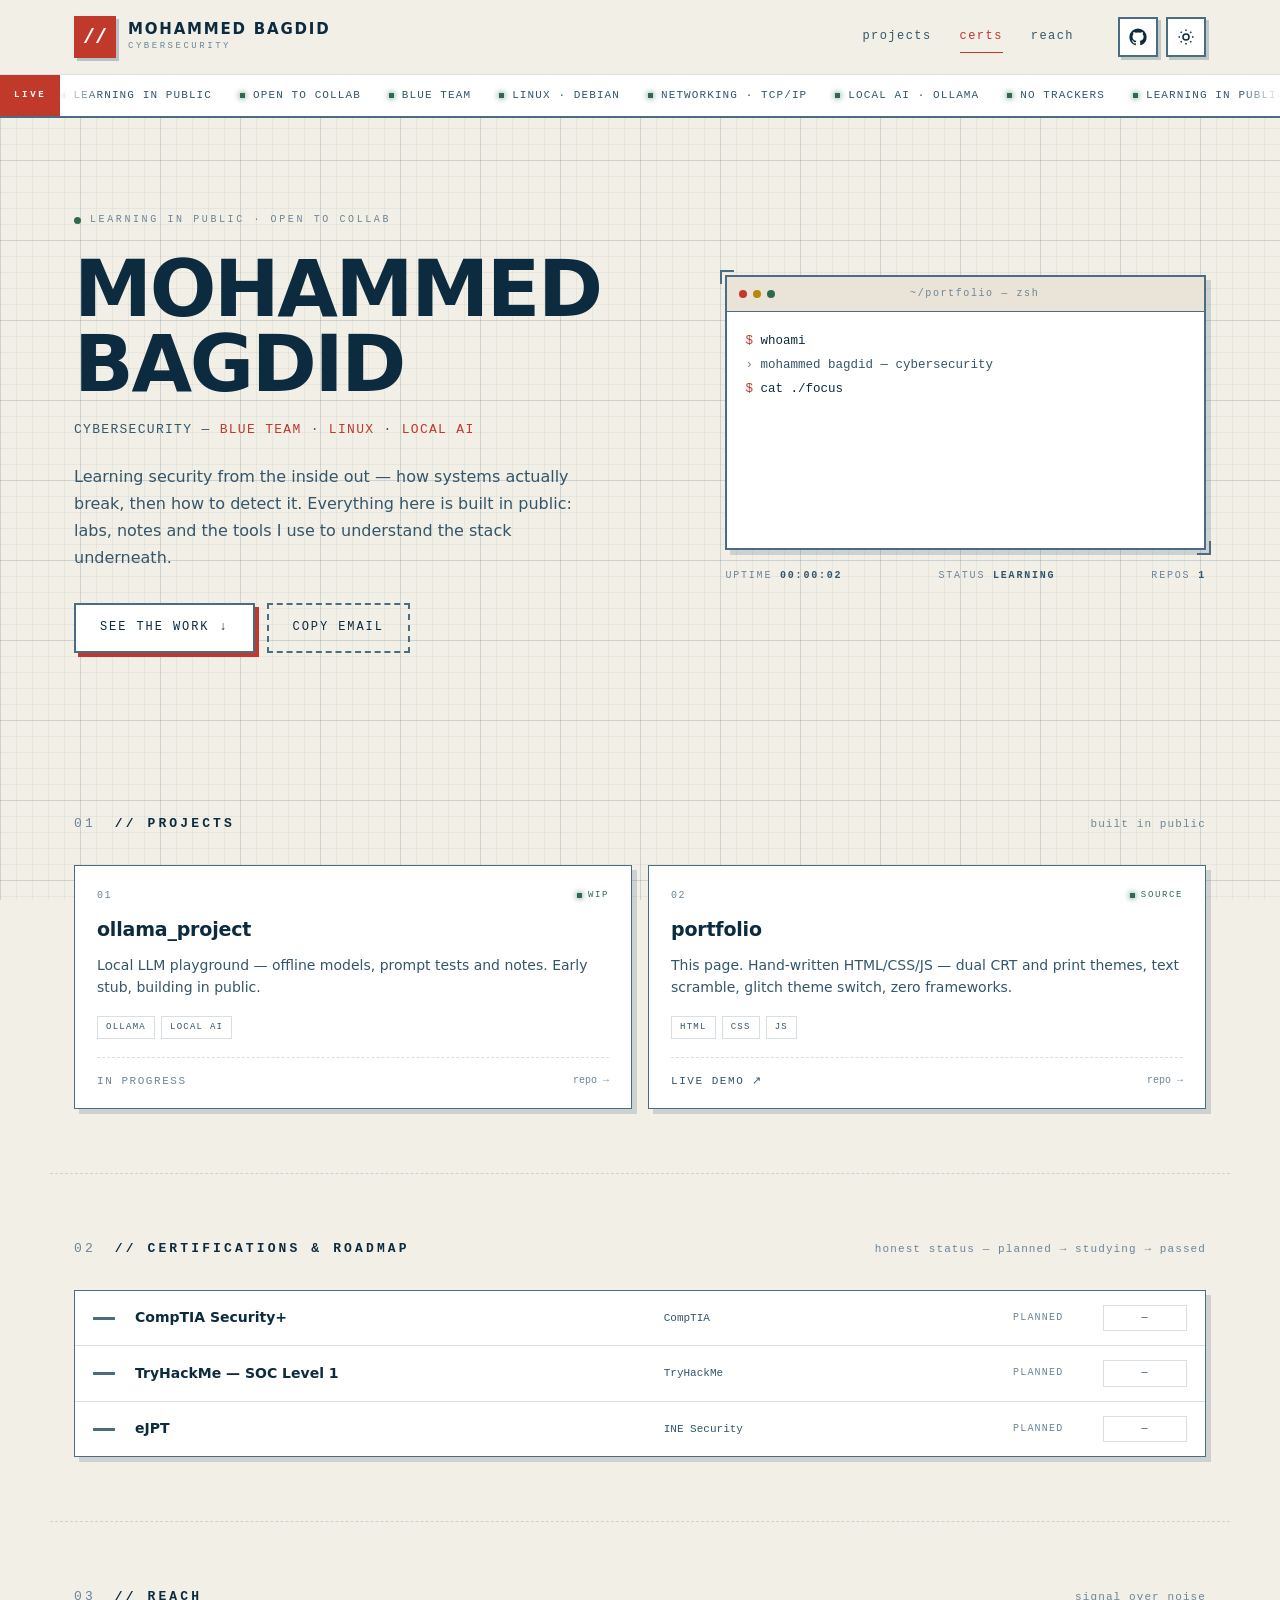
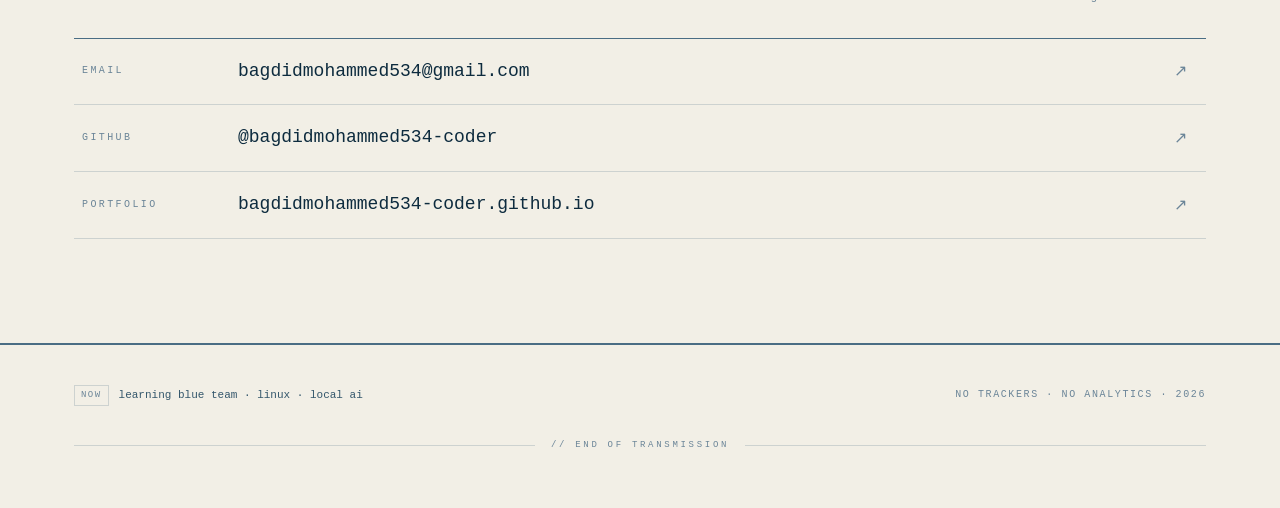
==== index.html @ 41157c9b "portfolio: dual-theme animated site, scramble text, glitch transition" ====
<!doctype html>
<html lang="en">
<head>
<meta charset="utf-8" />
<meta name="viewport" content="width=device-width,initial-scale=1,viewport-fit=cover" />
<title>Mohammed Bagdid — cybersecurity</title>
<meta name="description" content="Mohammed Bagdid — learning cybersecurity in public. Blue team, Linux, networking, self-hosted AI. Projects, lab notes and a certification roadmap." />
<link rel="stylesheet" href="./assets/style.css" />
<link rel="icon" href="data:image/svg+xml,<svg xmlns='http://www.w3.org/2000/svg' viewBox='0 0 32 32'><rect width='32' height='32' fill='%2305070a'/><text x='16' y='23' font-size='18' font-family='monospace' font-weight='700' fill='%23ff2d55' text-anchor='middle'>//</text></svg>" />
<script>document.documentElement.className += " js";</script>
</head>
<body>

<a class="skip" href="#main">skip to content</a>
<div id="glitch-overlay" aria-hidden="true"></div>

<!-- ============================= HEADER ============================= -->
<header class="site-head">
  <div class="wrap head-row">
    <a class="brand" href="./" aria-label="Home">
      <span class="brand__mark" aria-hidden="true">//</span>
      <span class="brand__txt">
        <b data-scramble>MOHAMMED BAGDID</b>
        <i>cybersecurity</i>
      </span>
    </a>

    <nav class="nav" aria-label="Sections">
      <a class="nav__link" href="#projects" data-scramble>projects</a>
      <a class="nav__link" href="#certs" data-scramble>certs</a>
      <a class="nav__link" href="#reach" data-scramble>reach</a>
    </nav>

    <div class="head-tools">
      <a class="btn-icon" href="https://github.com/bagdidmohammed534-coder" target="_blank" rel="noopener" aria-label="GitHub">
        <svg viewBox="0 0 24 24" fill="currentColor" aria-hidden="true"><path d="M12 .5A11.5 11.5 0 0 0 .5 12a11.5 11.5 0 0 0 7.86 10.92c.58.1.79-.25.79-.55v-1.94c-3.2.7-3.88-1.54-3.88-1.54-.53-1.34-1.29-1.7-1.29-1.7-1.05-.72.08-.7.08-.7 1.16.08 1.77 1.19 1.77 1.19 1.03 1.77 2.7 1.26 3.36.96.1-.75.4-1.26.73-1.55-2.55-.29-5.23-1.28-5.23-5.7 0-1.26.45-2.29 1.19-3.1-.12-.29-.52-1.46.11-3.05 0 0 .97-.31 3.18 1.18a11 11 0 0 1 5.8 0c2.2-1.49 3.17-1.18 3.17-1.18.63 1.59.23 2.76.12 3.05.74.81 1.18 1.84 1.18 3.1 0 4.43-2.69 5.4-5.25 5.69.41.36.78 1.06.78 2.14v3.17c0 .3.21.66.8.55A11.5 11.5 0 0 0 23.5 12 11.5 11.5 0 0 0 12 .5Z"/></svg>
      </a>
      <button id="theme-btn" class="btn-icon" type="button" aria-label="Toggle theme" title="Toggle day / night">
        <svg class="i-sun" viewBox="0 0 24 24" fill="none" stroke="currentColor" stroke-width="2" aria-hidden="true"><circle cx="12" cy="12" r="4"/><path d="M12 2v2M12 20v2M4.9 4.9l1.4 1.4M17.7 17.7l1.4 1.4M2 12h2M20 12h2M4.9 19.1l1.4-1.4M17.7 6.3l1.4-1.4"/></svg>
        <svg class="i-moon" viewBox="0 0 24 24" fill="none" stroke="currentColor" stroke-width="2" aria-hidden="true"><path d="M21 12.8A9 9 0 1 1 11.2 3a7 7 0 0 0 9.8 9.8Z"/></svg>
      </button>
    </div>
  </div>

  <!-- ticker -->
  <div class="ticker" aria-hidden="true">
    <span class="ticker__label">LIVE</span>
    <div class="ticker__viewport"><div class="ticker__track" id="ticker-track"></div></div>
  </div>
</header>

<!-- ============================= HERO ============================= -->
<main id="main">
  <section class="wrap hero" aria-labelledby="hero-title">
    <div class="hero__left">
      <p class="eyebrow"><span class="dot" aria-hidden="true"></span> learning in public · open to collab</p>
      <h1 id="hero-title" class="hero__name">MOHAMMED BAGDID</h1>
      <p class="hero__role">cybersecurity — <span class="accent">blue team</span> · <span class="accent">linux</span> · <span class="accent">local ai</span></p>
      <p class="hero__lede">
        Learning security from the inside out — how systems actually break, then
        how to detect it. Everything here is built in public: labs, notes and the
        tools I use to understand the stack underneath.
      </p>
      <div class="hero__cta">
        <a class="btn" href="#projects">see the work <span aria-hidden="true">↓</span></a>
        <button class="btn btn--ghost" id="copy-mail" type="button" data-copy="bagdidmohammed534@gmail.com">copy email</button>
      </div>
    </div>

    <div class="hero__right">
      <div class="term" role="img" aria-label="Terminal window showing profile summary">
        <div class="term__bar">
          <span class="term__dots" aria-hidden="true"><i></i><i></i><i></i></span>
          <span class="term__title">~/portfolio — zsh</span>
        </div>
        <div class="term__body" id="term-body"></div>
      </div>
      <div class="term-meta">
        <span>uptime <b id="uptime">00:00:00</b></span>
        <span>status <b>learning</b></span>
        <span>repos <b>1</b></span>
      </div>
    </div>
  </section>

  <!-- ============================= PROJECTS ============================= -->
  <section class="wrap section" id="projects" aria-labelledby="projects-title">
    <div class="sec-head">
      <h2 id="projects-title" class="sec-title"><span class="sec-num">01</span> // projects</h2>
      <p class="sec-sub">built in public</p>
    </div>
    <div class="cards" id="project-list"></div>
  </section>

  <!-- ============================= CERTS ============================= -->
  <section class="wrap section" id="certs" aria-labelledby="certs-title">
    <div class="sec-head">
      <h2 id="certs-title" class="sec-title"><span class="sec-num">02</span> // certifications &amp; roadmap</h2>
      <p class="sec-sub">honest status — planned → studying → passed</p>
    </div>
    <ul class="certs" id="cert-list"></ul>
  </section>

  <!-- ============================= REACH ============================= -->
  <section class="wrap section" id="reach" aria-labelledby="reach-title">
    <div class="sec-head">
      <h2 id="reach-title" class="sec-title"><span class="sec-num">03</span> // reach</h2>
      <p class="sec-sub">signal over noise</p>
    </div>
    <div class="reach">
      <a class="reach__row" href="mailto:bagdidmohammed534@gmail.com" data-scramble>
        <span class="reach__k">email</span><span class="reach__v">bagdidmohammed534@gmail.com</span><span class="arrow" aria-hidden="true">↗</span>
      </a>
      <a class="reach__row" href="https://github.com/bagdidmohammed534-coder" target="_blank" rel="noopener" data-scramble>
        <span class="reach__k">github</span><span class="reach__v">@bagdidmohammed534-coder</span><span class="arrow" aria-hidden="true">↗</span>
      </a>
      <a class="reach__row" href="https://bagdidmohammed534-coder.github.io" target="_blank" rel="noopener" data-scramble>
        <span class="reach__k">portfolio</span><span class="reach__v">bagdidmohammed534-coder.github.io</span><span class="arrow" aria-hidden="true">↗</span>
      </a>
    </div>
  </section>
</main>

<!-- ============================= FOOTER ============================= -->
<footer class="site-foot">
  <div class="wrap foot-row">
    <div class="foot__pgp">
      <span class="foot__k">NOW</span>
      <code>learning blue team · linux · local ai</code>
    </div>
    <p class="foot__note">no trackers · no analytics · <span id="year">2026</span></p>
  </div>
  <div class="wrap foot-rule" aria-hidden="true">
    <span></span><b>// END OF TRANSMISSION</b><span></span>
  </div>
</footer>

<div id="toast" role="status" aria-live="polite"></div>

<script src="./assets/app.js" defer></script>
</body>
</html>
---- assets/style.css ----
/* =========================================================================
   Mohammed Bagdid — portfolio
   Two themes, one codebase:  print / blueprint  ⇄  CRT terminal
   Everything animates with CSS keyframes + ~4 small JS engines.
   ========================================================================= */

/* ---------------------------------------------------------------- tokens */
:root {
  color-scheme: light;

  --bg:        #f2efe6;
  --bg-2:      #e9e4d7;
  --card:      #ffffff;
  --ink:       #0d2b3e;
  --ink-2:     #33566b;   /* 5.6:1 on --bg  */
  --ink-3:     #6b8598;   /* decorative / large only */
  --line:      #4a6d84;
  --line-soft: rgba(74, 109, 132, .22);
  --grid:      rgba(74, 109, 132, .16);
  --grid-2:    rgba(74, 109, 132, .07);

  --accent:    #c0392b;   /* warning / print red */
  --cy:        #1f7a8c;   /* interaction teal   */
  --ok:        #2d6a4f;
  --gold:      #b8860b;

  --shadow:    5px 5px 0 rgba(74, 109, 132, .22);

  --font-sans: ui-sans-serif, system-ui, -apple-system, "Segoe UI", Roboto, Helvetica, Arial, sans-serif;
  --font-mono: ui-monospace, SFMono-Regular, "SF Mono", Menlo, Consolas, "Liberation Mono", monospace;

  --t-fast:    .14s;
  --t-mid:     .28s;
  --ease:      cubic-bezier(.4, .05, .2, 1);
  --radius:    0px;

  --wrap:      1180px;
}

html.dark {
  color-scheme: dark;

  --bg:        #05070a;
  --bg-2:      #0a0d12;
  --card:      #0a0d12;
  --ink:       #dfe8f0;
  --ink-2:     #9fb3c2;   /* 8.3:1  */
  --ink-3:     #6e8290;   /* 4.6:1  */
  --line:      #1b2a36;
  --line-soft: rgba(255, 255, 255, .08);
  --grid:      rgba(0, 229, 255, .07);
  --grid-2:    rgba(0, 229, 255, .03);

  --accent:    #ff2d55;
  --cy:        #00e5ff;
  --ok:        #00ff9c;
  --gold:      #f5c242;

  --shadow:    none;
}

/* ------------------------------------------------------------------ reset */
*, *::before, *::after { box-sizing: border-box; }

html { -webkit-text-size-adjust: 100%; scroll-behavior: smooth; }
@media (prefers-reduced-motion: reduce) { html { scroll-behavior: auto; } }

body {
  margin: 0;
  min-height: 100vh;
  background: var(--bg);
  color: var(--ink);
  font-family: var(--font-sans);
  font-size: 16px;
  line-height: 1.65;
  overflow-x: hidden;
  -webkit-font-smoothing: antialiased;
}
html.dark body { font-family: var(--font-mono); font-size: 15px; }

h1, h2, h3, p, ul, figure { margin: 0; }
ul { padding: 0; list-style: none; }
a { color: inherit; text-decoration: none; }
button { font: inherit; color: inherit; background: none; border: 0; cursor: pointer; }
img, svg { display: block; max-width: 100%; }
code, kbd { font-family: var(--font-mono); }

::selection { background: var(--accent); color: #fff; }
html.dark ::selection { background: var(--cy); color: #000; }

:focus-visible {
  outline: 2px solid var(--accent);
  outline-offset: 3px;
}
html.dark :focus-visible { outline-color: var(--cy); }

::-webkit-scrollbar { width: 10px; height: 10px; }
::-webkit-scrollbar-track { background: var(--bg); }
::-webkit-scrollbar-thumb {
  background: var(--line-soft);
  border: 2px solid var(--bg);
  border-radius: 8px;
}
::-webkit-scrollbar-thumb:hover { background: var(--accent); }

.skip {
  position: absolute; left: 16px; top: -100px; z-index: 100;
  padding: 10px 16px; background: var(--accent); color: #fff;
  font-family: var(--font-mono); font-size: 12px;
  transition: top var(--t-fast);
}
.skip:focus { top: 16px; }

/* ------------------------------------------------------- ground texture */
body::before {
  content: "";
  position: fixed; inset: 0; z-index: 0; pointer-events: none;
  background-image:
    linear-gradient(var(--grid) 1px, transparent 1px),
    linear-gradient(90deg, var(--grid) 1px, transparent 1px),
    linear-gradient(var(--grid-2) 1px, transparent 1px),
    linear-gradient(90deg, var(--grid-2) 1px, transparent 1px);
  background-size: 80px 80px, 80px 80px, 16px 16px, 16px 16px;
}
html.dark body::before {
  background-image: repeating-linear-gradient(
    to bottom,
    rgba(255, 255, 255, .028) 0,
    rgba(255, 255, 255, .028) 1px,
    transparent 1px,
    transparent 3px
  );
  background-size: auto;
}
html.dark body::after {
  content: "";
  position: fixed; inset: 0; z-index: 0; pointer-events: none;
  background: radial-gradient(ellipse at 50% 40%, transparent 55%, rgba(0, 0, 0, .62) 100%);
}

.site-head, main, .site-foot { position: relative; z-index: 1; }

/* ------------------------------------------------------------- utilities */
.wrap {
  width: 100%;
  max-width: var(--wrap);
  margin-inline: auto;
  padding-inline: 24px;
}
.accent { color: var(--accent); }
.mono { font-family: var(--font-mono); }

/* ---------------------------------------------------------------- header */
.site-head {
  border-bottom: 2px solid var(--line);
  background: var(--bg);
}
html.dark .site-head { background: transparent; border-color: var(--line); }

.head-row {
  display: flex; align-items: center; gap: 24px;
  padding-block: 16px;
}

.brand { display: flex; align-items: center; gap: 12px; }
.brand__mark {
  width: 42px; height: 42px; flex: 0 0 auto;
  display: grid; place-items: center;
  background: var(--accent); color: #fff;
  font-family: var(--font-mono); font-weight: 700; font-size: 20px;
  box-shadow: 3px 3px 0 rgba(74, 109, 132, .35);
  transition: box-shadow var(--t-fast), transform var(--t-fast);
}
.brand:hover .brand__mark { transform: translate(1px, 1px); box-shadow: 2px 2px 0 var(--line); }
html.dark .brand__mark {
  box-shadow: none;
  transition: box-shadow var(--t-fast);
}
html.dark .brand:hover .brand__mark {
  transform: none;
  box-shadow: 0 0 16px color-mix(in srgb, var(--accent) 60%, transparent);
}
.brand__txt { display: flex; flex-direction: column; line-height: 1.05; }
.brand__txt b {
  font-size: 15px; font-weight: 700; letter-spacing: .12em; text-transform: uppercase;
}
.brand__txt i {
  font-style: normal; font-size: 9px; letter-spacing: .28em; text-transform: uppercase;
  color: var(--ink-3); font-family: var(--font-mono); margin-top: 4px;
}

.nav { display: flex; gap: 4px; margin-left: auto; }
.nav__link {
  position: relative;
  padding: 8px 12px;
  font-family: var(--font-mono);
  font-size: 12px; letter-spacing: .12em;
  color: var(--ink-2);
  transition: color var(--t-fast);
}
.nav__link::after {
  content: "";
  position: absolute; left: 12px; right: 12px; bottom: 2px; height: 1px;
  background: currentColor;
  transform: scaleX(0); transform-origin: left;
  transition: transform var(--t-mid) var(--ease);
}
.nav__link:hover { color: var(--accent); }
.nav__link.is-active { color: var(--accent); }
.nav__link.is-active::after { transform: scaleX(1); }
.nav__link:hover::after { transform: scaleX(1); }
html.dark .nav__link:hover { color: var(--cy); }
html.dark .nav__link.is-active { color: var(--cy); }
html.dark .nav__link:hover::after {
  background-image: repeating-linear-gradient(90deg, var(--cy) 0 3px, transparent 3px 8px);
}

.head-tools { display: flex; gap: 8px; margin-left: 8px; }

.btn-icon {
  width: 40px; height: 40px;
  display: grid; place-items: center;
  border: 2px solid var(--line);
  background: var(--card);
  color: var(--ink);
  box-shadow: 3px 3px 0 rgba(74, 109, 132, .3);
  transition: transform var(--t-fast), box-shadow var(--t-fast), color var(--t-fast), border-color var(--t-fast);
}
.btn-icon svg { width: 18px; height: 18px; }
.btn-icon:hover {
  transform: translate(1px, 1px);
  box-shadow: 2px 2px 0 var(--accent);
  color: var(--accent);
  border-color: var(--accent);
}
html.dark .btn-icon {
  background: var(--bg-2); border-color: var(--line); box-shadow: none;
}
html.dark .btn-icon:hover {
  transform: none;
  box-shadow: 0 0 16px color-mix(in srgb, var(--cy) 45%, transparent);
  color: var(--cy); border-color: var(--cy);
}

/* sun / moon swap */
.i-moon { display: none; }
html.dark .i-sun { display: none; }
html.dark .i-moon { display: block; }

/* ---------------------------------------------------------------- ticker */
.ticker {
  display: flex; align-items: stretch;
  height: 42px;
  border-top: 1px solid var(--line-soft);
  background: var(--card);
  overflow: hidden;
}
html.dark .ticker { background: var(--bg-2); }

.ticker__label {
  flex: 0 0 auto;
  display: grid; place-items: center;
  padding-inline: 14px;
  background: var(--accent); color: #fff;
  font-family: var(--font-mono); font-size: 9px; font-weight: 700;
  letter-spacing: .3em;
}
.ticker__viewport {
  flex: 1 1 auto; overflow: hidden;
  display: flex; align-items: center;
  mask-image: linear-gradient(90deg, transparent, #000 40px, #000 calc(100% - 40px), transparent);
  -webkit-mask-image: linear-gradient(90deg, transparent, #000 40px, #000 calc(100% - 40px), transparent);
}
.ticker__track {
  display: flex; align-items: center;
  width: max-content;
  animation: ticker 42s linear infinite;
}
.ticker:hover .ticker__track { animation-play-state: paused; }

@keyframes ticker { from { transform: translateX(0) } to { transform: translateX(-50%) } }

.ticker__item {
  display: inline-flex; align-items: center; gap: 8px;
  margin-right: 28px;              /* margin, not flex gap: keeps the two halves identical for a clean -50% seam */
  font-family: var(--font-mono); font-size: 11px;
  letter-spacing: .1em; text-transform: uppercase;
  color: var(--ink-2);
  white-space: nowrap;
}
.ticker__item b { color: var(--ink); font-weight: 600; }
.ticker__item::before {
  content: ""; width: 5px; height: 5px; flex: 0 0 auto;
  background: var(--ok);
  box-shadow: 0 0 6px var(--ok);
}

/* ------------------------------------------------------------------ hero */
.hero {
  display: grid;
  grid-template-columns: minmax(0, 1.1fr) minmax(0, .9fr);
  gap: 64px;
  align-items: center;
  padding-block: 88px 96px;
}

.eyebrow {
  display: inline-flex; align-items: center; gap: 9px;
  font-family: var(--font-mono); font-size: 10px;
  letter-spacing: .26em; text-transform: uppercase;
  color: var(--ink-3);
  margin-bottom: 22px;
}
.dot {
  width: 7px; height: 7px; border-radius: 50%;
  background: var(--ok);
  animation: ping 2s ease-out infinite;
}
@keyframes ping {
  0%   { box-shadow: 0 0 0 0 color-mix(in srgb, var(--ok) 65%, transparent); }
  70%  { box-shadow: 0 0 0 9px transparent; }
  100% { box-shadow: 0 0 0 0 transparent; }
}

.hero__name {
  font-size: clamp(2.7rem, 6.4vw, 4.9rem);
  line-height: .96;
  letter-spacing: -.03em;
  font-weight: 800;
  margin-bottom: 18px;
  animation: name-idle 7.5s steps(1, end) infinite;
}
html.dark .hero__name { font-family: var(--font-mono); letter-spacing: -.01em; }

/* the cheap, compositor-friendly RGB split — text-shadow only */
@keyframes name-idle {
  0%, 91%, 100% { text-shadow: none; transform: none; }
  92% { text-shadow: -5px 0 var(--cy), 5px 0 var(--accent); transform: translateX(1px); }
  93% { text-shadow: 4px 0 var(--cy), -4px 0 var(--accent); transform: translateX(-1px); }
  94% { text-shadow: -2px 1px var(--cy), 2px -1px var(--accent); transform: none; }
  95%, 99% { text-shadow: none; }
}

.hero__role {
  font-family: var(--font-mono);
  font-size: 13px; letter-spacing: .1em; text-transform: uppercase;
  color: var(--ink-2);
  margin-bottom: 22px;
}
.hero__lede {
  max-width: 52ch;
  color: var(--ink-2);
  font-size: 16px;
  line-height: 1.7;
}
html.dark .hero__lede { font-size: 14px; }

.hero__cta { display: flex; flex-wrap: wrap; gap: 12px; margin-top: 32px; }

.btn {
  display: inline-flex; align-items: center; gap: 10px;
  padding: 13px 24px;
  border: 2px solid var(--line);
  background: var(--card);
  color: var(--ink);
  font-family: var(--font-mono); font-size: 12px;
  letter-spacing: .16em; text-transform: uppercase;
  box-shadow: 4px 4px 0 var(--accent);
  transition: transform var(--t-fast), box-shadow var(--t-fast), color var(--t-fast), border-color var(--t-fast);
}
.btn:hover {
  transform: translate(2px, 2px);
  box-shadow: 2px 2px 0 var(--accent);
  color: var(--accent);
  border-color: var(--accent);
}
.btn--ghost {
  background: transparent;
  box-shadow: none;
  border-style: dashed;
}
.btn--ghost:hover { transform: none; border-style: solid; }
html.dark .btn { box-shadow: 4px 4px 0 var(--cy); }
html.dark .btn:hover {
  box-shadow: 2px 2px 0 var(--cy); color: var(--cy); border-color: var(--cy);
}
html.dark .btn--ghost { box-shadow: none; }

/* -------------------------------------------------------------- terminal */
.term {
  position: relative;
  border: 2px solid var(--line);
  background: var(--card);
  box-shadow: var(--shadow);
}
.term::before,
.term::after {
  content: "";
  position: absolute;
  width: 14px; height: 14px;
  border: 2px solid var(--line);
  pointer-events: none;
}
.term::before { top: -7px; left: -7px; border-right: 0; border-bottom: 0; }
.term::after { bottom: -7px; right: -7px; border-left: 0; border-top: 0; }
html.dark .term { box-shadow: none; }
html.dark .term::before,
html.dark .term::after { display: none; }

.term__bar {
  display: flex; align-items: center; gap: 8px;
  padding: 9px 12px;
  border-bottom: 1px solid var(--line);
  background: var(--bg-2);
}
.term__dots { display: flex; gap: 6px; }
.term__dots i { width: 8px; height: 8px; border-radius: 50%; background: var(--line); }
.term__dots i:nth-child(1) { background: var(--accent); }
.term__dots i:nth-child(2) { background: var(--gold); }
.term__dots i:nth-child(3) { background: var(--ok); }
.term__title {
  flex: 1; text-align: center;
  font-family: var(--font-mono); font-size: 10px;
  letter-spacing: .16em; color: var(--ink-3);
  margin-right: 26px;
}
.term__body {
  padding: 18px 18px 22px;
  min-height: 236px;
  font-family: var(--font-mono);
  font-size: 12.5px;
  line-height: 1.9;
  color: var(--ink-2);
  overflow-x: auto;
}
.term__line { white-space: pre; }
.term__p { color: var(--accent); }
html.dark .term__p { color: var(--accent); }
.term__cmd { color: var(--ink); }
.term__out { color: var(--ink-2); }
.term__ok { color: var(--ok); }
.term__dim { color: var(--ink-3); }
.caret {
  display: inline-block;
  width: 7px; height: 13px;
  margin-left: 2px;
  background: var(--accent);
  vertical-align: -2px;
  animation: blink 1.05s steps(1, end) infinite;
}
html.dark .caret { background: var(--cy); }
@keyframes blink { 0%, 49% { opacity: 1 } 50%, 100% { opacity: 0 } }

.term-meta {
  display: flex; justify-content: space-between;
  margin-top: 18px;
  font-family: var(--font-mono); font-size: 10px;
  letter-spacing: .18em; text-transform: uppercase;
  color: var(--ink-3);
}
.term-meta b { color: var(--ink-2); font-weight: 600; }

/* --------------------------------------------------------------- section */
.section { padding-block: 64px; }
.section + .section { border-top: 1px dashed var(--line-soft); }

.sec-head {
  display: flex; align-items: baseline; gap: 16px;
  flex-wrap: wrap;
  margin-bottom: 30px;
}
.sec-title {
  font-family: var(--font-mono);
  font-size: 13px; font-weight: 700;
  letter-spacing: .24em; text-transform: uppercase;
  color: var(--ink);
}
.sec-num {
  color: var(--ink-3);
  margin-right: 8px;
  font-weight: 400;
}
.sec-sub {
  font-family: var(--font-mono);
  font-size: 11px; letter-spacing: .1em;
  color: var(--ink-3);
  margin-left: auto;
}

/* ----------------------------------------------------------------- cards */
.cards {
  display: grid;
  grid-template-columns: repeat(auto-fit, minmax(320px, 1fr));
  gap: 16px;
}

.card {
  position: relative;
  display: flex; flex-direction: column;
  padding: 22px 22px 18px;
  border: 1px solid var(--line);
  background: var(--card);
  box-shadow: var(--shadow);
  overflow: hidden;
  transition: transform var(--t-fast), box-shadow var(--t-fast), border-color var(--t-fast);
}
.card:hover {
  transform: translate(-2px, -2px);
  box-shadow: 6px 6px 0 rgba(74, 109, 132, .3);
  border-color: var(--ink-2);
}
html.dark .card { box-shadow: none; }
html.dark .card:hover {
  transform: none;
  box-shadow: 0 0 0 1px var(--cy), 0 0 26px color-mix(in srgb, var(--cy) 18%, transparent);
  border-color: var(--cy);
}

/* single hover flourish: a scan bar sweeping down the card */
.card::after {
  content: "";
  position: absolute; left: 0; right: 0; top: 0; height: 2px;
  background: var(--accent);
  box-shadow: 0 0 12px 1px color-mix(in srgb, var(--accent) 60%, transparent);
  opacity: 0;
  pointer-events: none;
}
html.dark .card::after { background: var(--cy); box-shadow: 0 0 12px 1px color-mix(in srgb, var(--cy) 60%, transparent); }
.card:hover::after { animation: scan .7s var(--ease); }
@keyframes scan {
  0%   { top: 0;    opacity: 0; }
  12%  { opacity: 1; }
  85%  { opacity: 1; }
  100% { top: 100%; opacity: 0; }
}

.card__top {
  display: flex; align-items: baseline; gap: 10px;
  margin-bottom: 10px;
}
.card__idx {
  font-family: var(--font-mono); font-size: 10px;
  letter-spacing: .14em; color: var(--ink-3);
}
.card__state {
  margin-left: auto;
  display: inline-flex; align-items: center; gap: 6px;
  font-family: var(--font-mono); font-size: 9px;
  letter-spacing: .18em; text-transform: uppercase;
  color: var(--ok);
}
.card__state::before {
  content: ""; width: 5px; height: 5px;
  background: currentColor; box-shadow: 0 0 6px currentColor;
}
.card__name {
  font-size: 19px; font-weight: 700; letter-spacing: -.01em;
  margin-bottom: 8px;
  transition: color var(--t-fast);
}
html.dark .card__name { font-family: var(--font-mono); font-size: 17px; }
.card:hover .card__name { color: var(--accent); }
html.dark .card:hover .card__name { color: var(--cy); }

.card__desc {
  font-size: 14px; line-height: 1.6; color: var(--ink-2);
  margin-bottom: 18px;
}
html.dark .card__desc { font-size: 12.5px; }

.card__tags { display: flex; flex-wrap: wrap; gap: 6px; margin-bottom: 18px; }
.tag {
  padding: 3px 8px;
  border: 1px solid var(--line-soft);
  font-family: var(--font-mono); font-size: 9px;
  letter-spacing: .14em; text-transform: uppercase;
  color: var(--ink-2);
  transition: border-color var(--t-fast), color var(--t-fast);
}
.card:hover .tag { border-color: color-mix(in srgb, var(--accent) 40%, transparent); }
html.dark .card:hover .tag { border-color: color-mix(in srgb, var(--cy) 40%, transparent); }

.card__foot {
  margin-top: auto;
  display: flex; align-items: center; justify-content: space-between;
  gap: 12px;
  padding-top: 14px;
  border-top: 1px dashed var(--line-soft);
}
.card__link {
  display: inline-flex; align-items: center; gap: 8px;
  font-family: var(--font-mono); font-size: 11px;
  letter-spacing: .14em; text-transform: uppercase;
  color: var(--ink-2);
  transition: color var(--t-fast);
}
.card__link:hover { color: var(--accent); }
html.dark .card__link:hover { color: var(--cy); }
.card__link--static { color: var(--ink-3); cursor: default; }
.card__link--static:hover { color: var(--ink-3); }
html.dark .card__link--static:hover { color: var(--ink-3); }
.card__link .arrow { transition: transform var(--t-fast); }
.card__link:hover .arrow { transform: translate(2px, -2px); }

.card__repo { font-family: var(--font-mono); font-size: 10px; color: var(--ink-3); }
.card__repo:hover { color: var(--ink-2); }

/* ----------------------------------------------------------------- certs */
.certs { border: 1px solid var(--line); background: var(--card); box-shadow: var(--shadow); }
html.dark .certs { box-shadow: none; }

.cert {
  display: grid;
  grid-template-columns: 26px minmax(0, 2fr) minmax(0, 1.3fr) 74px 84px;
  align-items: center;
  gap: 16px;
  padding: 14px 18px;
  border-bottom: 1px solid var(--line-soft);
  transition: background var(--t-fast);
}
.cert:last-child { border-bottom: 0; }
.cert:hover { background: color-mix(in srgb, var(--accent) 5%, transparent); }
html.dark .cert:hover { background: color-mix(in srgb, var(--cy) 6%, transparent); }

.cert__bar { width: 22px; height: 3px; background: var(--accent); }
.cert__bar--ok { background: var(--ok); }
.cert__bar--info { background: var(--gold); }
.cert__bar--plan { background: var(--line); }
.cert__bar--study { background: var(--gold); }

.cert__name { font-size: 14px; font-weight: 600; }
html.dark .cert__name { font-family: var(--font-mono); font-size: 12.5px; }
.cert__issuer { font-family: var(--font-mono); font-size: 11px; color: var(--ink-2); }
.cert__date {
  font-family: var(--font-mono); font-size: 11px; color: var(--ink-3);
  font-variant-numeric: tabular-nums;
}
.cert__status {
  font-family: var(--font-mono); font-size: 10px;
  letter-spacing: .12em; text-transform: uppercase;
  color: var(--ink-3);
}
.cert__status--studying { color: var(--gold); }
.cert__status--passed { color: var(--ok); }
.cert__verify--pending {
  border-color: transparent;
  color: var(--ink-3);
  cursor: default;
}
.cert__verify--pending:hover { background: none; color: var(--ink-3); border-color: transparent; }
html.dark .cert__verify--pending:hover { background: none; color: var(--ink-3); border-color: transparent; }
.cert__verify {
  font-family: var(--font-mono); font-size: 10px;
  letter-spacing: .12em; text-transform: uppercase;
  color: var(--ink-2);
  border: 1px solid var(--line-soft);
  padding: 4px 8px;
  text-align: center;
  transition: color var(--t-fast), border-color var(--t-fast), background var(--t-fast);
}
.cert__verify:hover {
  color: #fff; border-color: var(--accent); background: var(--accent);
}
html.dark .cert__verify:hover { color: #000; border-color: var(--cy); background: var(--cy); }

/* ----------------------------------------------------------------- reach */
.reach { border-top: 1px solid var(--line); }

.reach__row {
  position: relative;
  display: grid;
  grid-template-columns: 140px minmax(0, 1fr) 24px;
  align-items: center;
  gap: 16px;
  padding: 18px 8px;
  border-bottom: 1px solid var(--line-soft);
  overflow: hidden;
  transition: padding-inline var(--t-fast), color var(--t-fast);
}
.reach__k {
  font-family: var(--font-mono); font-size: 10px;
  letter-spacing: .24em; text-transform: uppercase;
  color: var(--ink-3);
}
.reach__v {
  font-family: var(--font-mono);
  font-size: clamp(14px, 2.2vw, 18px);
  color: var(--ink);
}
.reach__row .arrow { color: var(--ink-3); transition: transform var(--t-fast), color var(--t-fast); }

/* scan sweep — reuses one keyframe for every row */
.reach__row::before {
  content: "";
  position: absolute; left: -4px; right: 0; top: 0; height: 1px;
  background: var(--accent);
  opacity: 0;
  pointer-events: none;
}
html.dark .reach__row::before { background: var(--cy); }

.reach__row:hover { color: var(--accent); }
.reach__row:hover::before { animation: scan .55s var(--ease); }
.reach__row:hover .arrow { transform: translate(3px, -3px); color: var(--accent); }
.reach__row:hover .reach__v { color: var(--accent); }
html.dark .reach__row:hover,
html.dark .reach__row:hover .reach__v,
html.dark .reach__row:hover .arrow { color: var(--cy); }

/* ---------------------------------------------------------------- footer */
.site-foot {
  margin-top: 40px;
  padding-block: 40px 56px;
  border-top: 2px solid var(--line);
}
.foot-row {
  display: flex; flex-wrap: wrap; gap: 12px 24px;
  align-items: center; justify-content: space-between;
}
.foot__pgp {
  display: flex; align-items: center; gap: 10px;
  font-family: var(--font-mono); font-size: 11px;
  color: var(--ink-2);
}
.foot__k {
  padding: 2px 6px;
  border: 1px solid var(--line-soft);
  font-size: 9px; letter-spacing: .16em;
  color: var(--ink-3);
}
.foot__note {
  font-family: var(--font-mono); font-size: 10px;
  letter-spacing: .16em; text-transform: uppercase;
  color: var(--ink-3);
}
.foot-rule {
  display: flex; align-items: center; gap: 16px;
  margin-top: 32px;
}
.foot-rule span { flex: 1; height: 1px; background: var(--line-soft); }
.foot-rule b {
  font-family: var(--font-mono); font-size: 9px; font-weight: 400;
  letter-spacing: .3em; color: var(--ink-3);
}

/* ----------------------------------------------------------------- toast */
#toast {
  position: fixed; left: 50%; bottom: 28px; z-index: 90;
  transform: translate(-50%, 14px);
  padding: 10px 18px;
  border: 1px solid var(--line);
  background: var(--bg-2);
  color: var(--ink);
  font-family: var(--font-mono); font-size: 11px;
  letter-spacing: .12em; text-transform: uppercase;
  opacity: 0; pointer-events: none;
  transition: opacity var(--t-fast), transform var(--t-fast);
}
#toast.show { opacity: 1; transform: translate(-50%, 0); }

/* --------------------------------------------------- scramble & glitch fx */
[data-scrambling] { text-shadow: 0 0 1px currentColor; }

/* -------------------------------------------------------------- glitch overlay */
#glitch-overlay {
  position: fixed; inset: 0; z-index: 9998;
  pointer-events: none; opacity: 0;
}
#glitch-overlay.on { opacity: 1; }
#glitch-overlay .bar {
  position: absolute; left: -40px; right: -40px;
  background: var(--ink);
  mix-blend-mode: difference;
  opacity: 0;
}
#glitch-overlay .flash {
  position: absolute; inset: 0; background: #fff;
  animation: gl-flash 80ms linear forwards;
}
#glitch-overlay .chroma {
  position: absolute; inset: 0;
  background: linear-gradient(90deg, rgba(255, 0, 60, .22) 0, transparent 50%, rgba(0, 229, 255, .22) 100%);
  mix-blend-mode: difference;
  animation: gl-chroma 420ms steps(6) forwards;
}
@keyframes gl-flash { from { opacity: .9 } to { opacity: 0 } }
@keyframes gl-chroma {
  0% { transform: translateX(-6px) } 20% { transform: translateX(8px) }
  40% { transform: translateX(-10px) } 60% { transform: translateX(4px) }
  80% { transform: translateX(-3px) } 100% { transform: translateX(0); opacity: 0 }
}
@keyframes bar-in  { from { opacity: 0 } to { opacity: 1 } }
@keyframes bar-out { from { opacity: 1 } to { opacity: 0 } }

html.glitching { animation: rgb-split .4s steps(7); }
@keyframes rgb-split {
  0%, 100% { filter: none; }
  14% { filter: drop-shadow(3px 0 0 rgba(255, 0, 60, .5)) drop-shadow(-3px 0 0 rgba(0, 200, 255, .5)); }
  28% { filter: drop-shadow(-3px 1px 0 rgba(255, 0, 60, .5)) drop-shadow(3px -1px 0 rgba(0, 200, 255, .5)); }
  42% { filter: drop-shadow(3px 0 0 rgba(255, 0, 60, .5)) drop-shadow(-3px 0 0 rgba(0, 200, 255, .5)); }
  56% { filter: drop-shadow(-4px 0 0 rgba(255, 0, 60, .5)) drop-shadow(4px 0 0 rgba(0, 200, 255, .5)); }
  70% { filter: drop-shadow(3px 0 0 rgba(255, 0, 60, .5)) drop-shadow(-3px 0 0 rgba(0, 200, 255, .5)); }
  84% { filter: drop-shadow(-2px 0 0 rgba(255, 0, 60, .45)) drop-shadow(2px 0 0 rgba(0, 200, 255, .45)); }
}

/* ---------------------------------------------------------- reveal on scroll */
.js .reveal { opacity: 0; transform: translateY(14px); }
.js .reveal.in {
  opacity: 1; transform: none;
  transition: opacity .5s var(--ease), transform .5s var(--ease);
}

/* ------------------------------------------------------------- responsive */
@media (max-width: 900px) {
  .hero {
    grid-template-columns: 1fr;
    gap: 40px;
    padding-block: 56px 64px;
  }
  .hero__right { order: 2; }
  .term-meta { margin-top: 14px; }
}

@media (max-width: 720px) {
  .wrap { padding-inline: 18px; }
  .head-row { flex-wrap: wrap; row-gap: 12px; }
  .nav { margin-left: 0; order: 3; flex-basis: 100%; }
  .head-tools { margin-left: auto; }
  .sec-sub { margin-left: 0; flex-basis: 100%; }
  .cert {
    grid-template-columns: 22px minmax(0, 1fr) 74px;
    row-gap: 6px;
  }
  .cert__issuer { grid-column: 2; font-size: 10px; }
  .cert__date { grid-column: 2; }
  .cert__status { grid-column: 2; }
  .cert__verify { grid-column: 3; grid-row: 1 / span 2; }
  .reach__row { grid-template-columns: 96px minmax(0, 1fr) 20px; padding-block: 16px; }
}

@media (max-width: 420px) {
  .brand__txt i { display: none; }
  .btn-icon { width: 36px; height: 36px; }
}

/* --------------------------------------------------- reduced motion, finally */
@media (prefers-reduced-motion: reduce) {
  .ticker__track,
  .hero__name,
  .dot,
  .caret,
  .card:hover::after,
  .reach__row:hover::before,
  html.glitching {
    animation: none !important;
  }
  #glitch-overlay { display: none !important; }
  .js .reveal { opacity: 1; transform: none; }
  *, *::before, *::after {
    transition-duration: .01ms !important;
    animation-duration: .01ms !important;
    animation-iteration-count: 1 !important;
  }
  html { scroll-behavior: auto; }
  #toast { transition: none; }
}
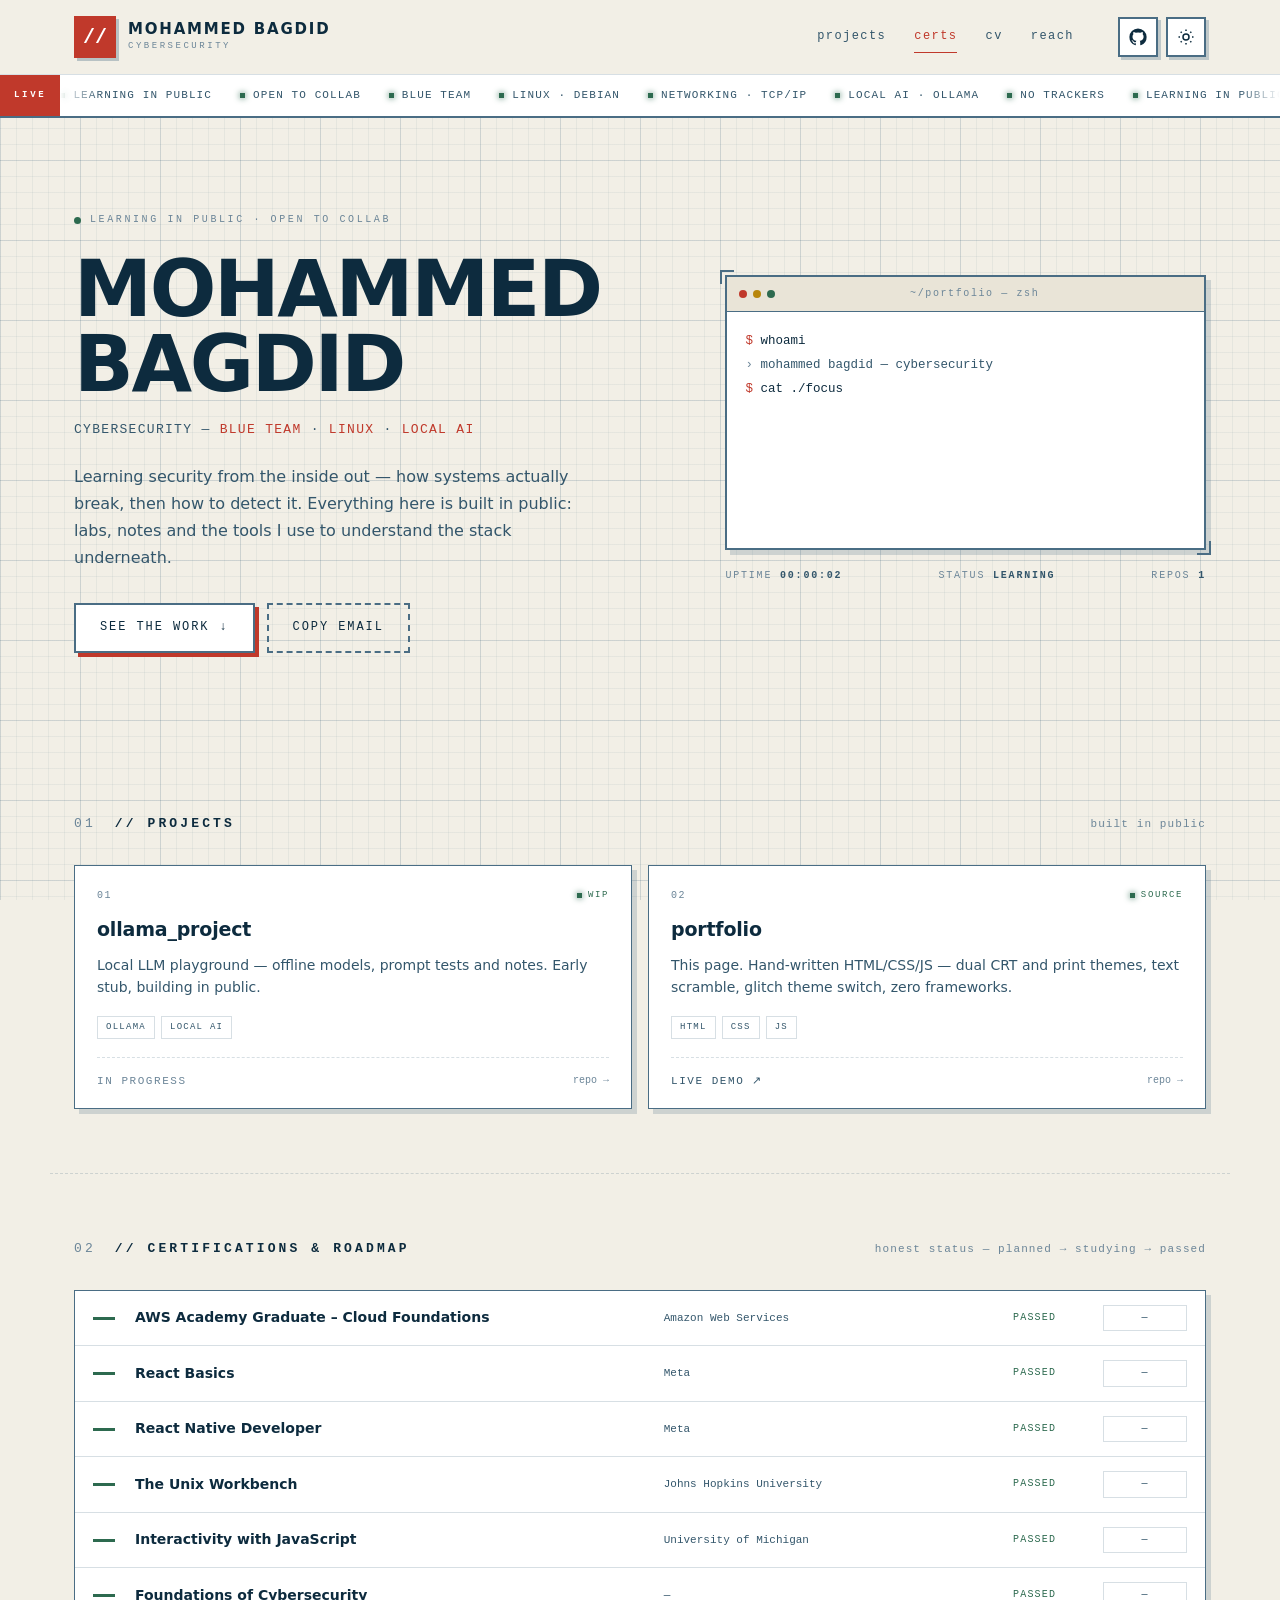
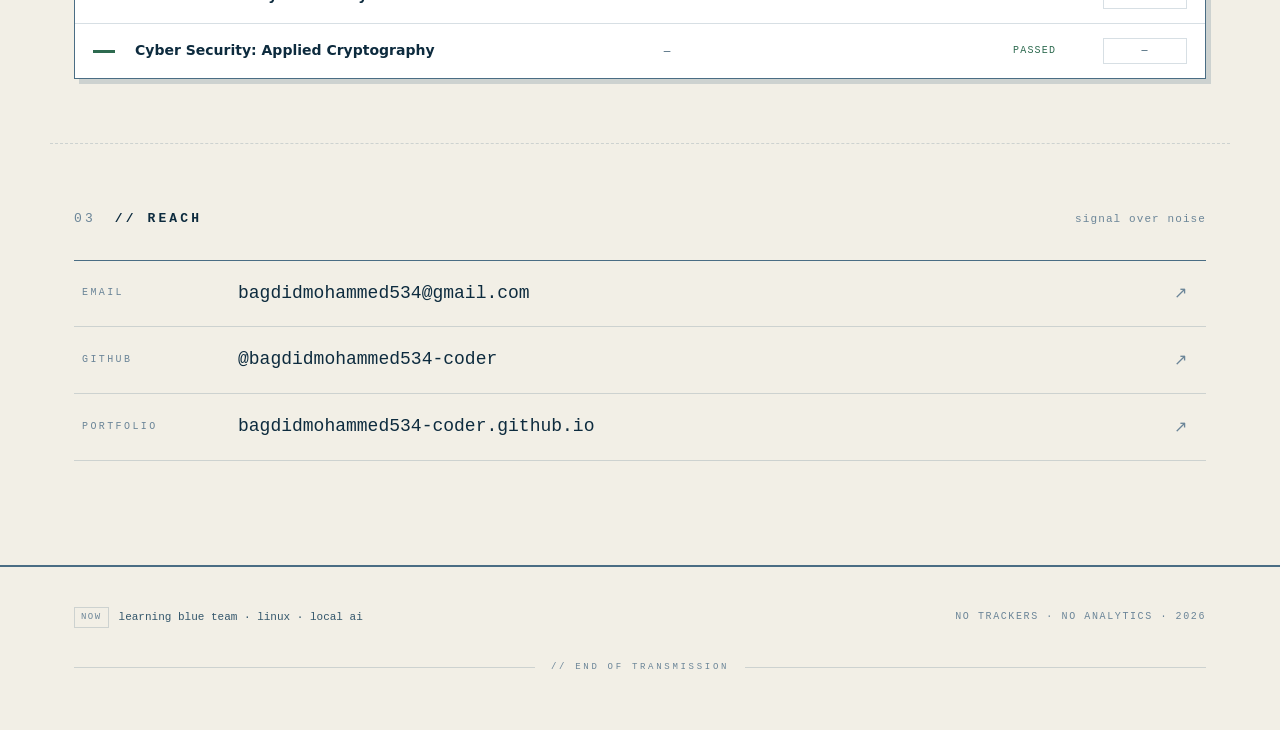
==== commit 84887d62: "cv: Solo Leveling status window page with animations" ====
--- a/index.html
+++ b/index.html
@@ -28,6 +28,7 @@
     <nav class="nav" aria-label="Sections">
       <a class="nav__link" href="#projects" data-scramble>projects</a>
       <a class="nav__link" href="#certs" data-scramble>certs</a>
+      <a class="nav__link" href="./cv/" data-scramble>cv</a>
       <a class="nav__link" href="#reach" data-scramble>reach</a>
     </nav>
 
